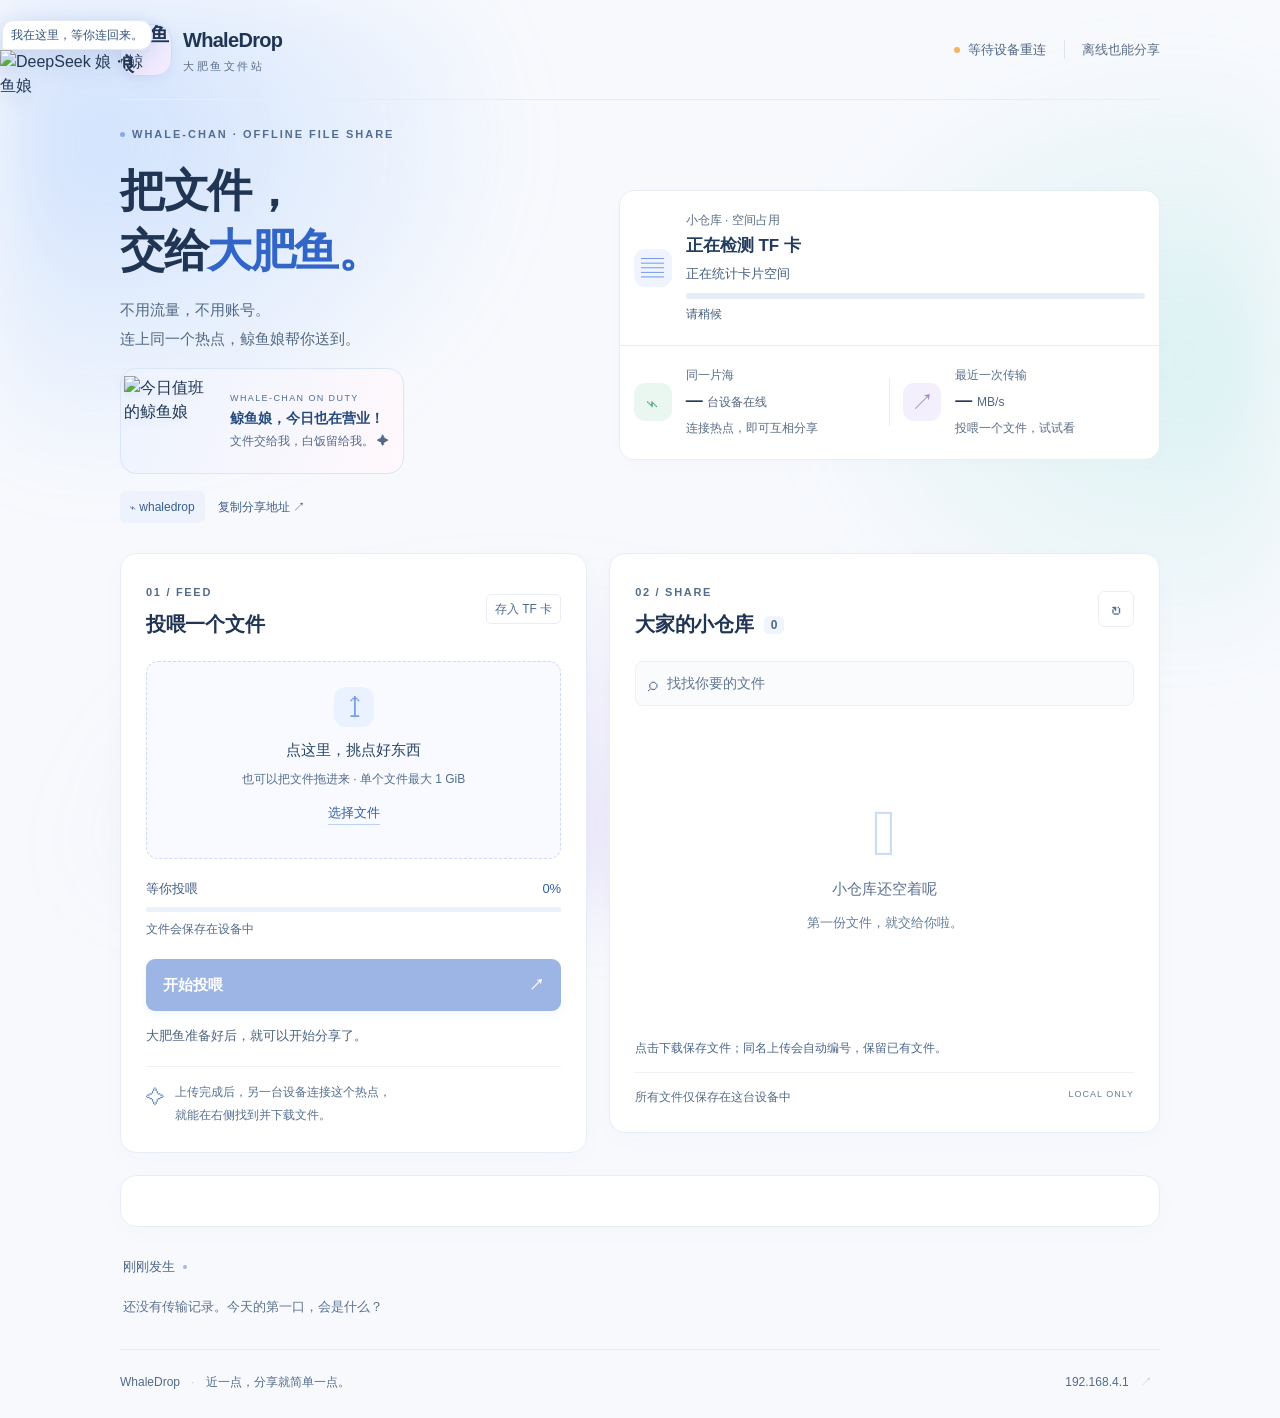
==== web/preview.html @ 3f667d34 "Publish WholeDrop ESP32-S3 offline file station Add firmware, offline web assets and reproducible pa" ====
<!doctype html>
<html lang="zh-CN"><head><meta charset="utf-8"><meta name="viewport" content="width=device-width,initial-scale=1"><meta name="theme-color" content="#f5f8ff"><title>大肥鱼文件站 · WhaleDrop</title><style>:root{--blue:#467fee;--ink:#203553;--muted:#8896aa;--line:#e8edf5;--mint:#389b84}*{box-sizing:border-box}body{margin:0;background:#f7f9fd;color:var(--ink);font-family:Inter,"Segoe UI","Microsoft YaHei",sans-serif;font-size:14px;-webkit-font-smoothing:antialiased}button,input{font:inherit}button,a,label{ -webkit-tap-highlight-color:transparent}button{cursor:pointer}button:disabled{cursor:default;opacity:.48}button:focus-visible,a:focus-visible,input:focus-visible,label:focus-within{outline:3px solid #a8c6ff;outline-offset:4px}a{color:inherit;text-decoration:none}.shell{max-width:1112px;padding:0 36px;margin:auto}header{height:100px;display:flex;align-items:center;justify-content:space-between;border-bottom:1px solid var(--line)}.brand{display:flex;align-items:center;gap:11px;font-weight:750;font-size:20px;letter-spacing:-.7px}.brand small{display:block;font-size:10px;letter-spacing:2.5px;font-weight:500;color:#9ba8ba;margin-top:3px}.brand-icon{position:relative;background:var(--blue);color:#fff;border-radius:12px 16px 13px 17px;width:35px;height:29px;display:grid;place-items:center;font-size:24px;transform:rotate(-8deg)}.brand-icon:before{content:"";width:12px;height:12px;background:var(--blue);position:absolute;left:-5px;top:8px;border-radius:1px 8px;transform:rotate(-25deg)}.connection{display:flex;align-items:center;gap:8px;font-size:12px;color:#6f8097}.connection i{width:6px;height:6px;background:#edb764;border-radius:50%}.connection i.online{background:#44aa8a;box-shadow:0 0 0 4px #e7f6ef}.offline-label{padding-left:17px;margin-left:10px;border-left:1px solid #dce3ee;color:#a2adbb}.hero{display:grid;grid-template-columns:1fr 1fr;align-items:center;min-height:375px;gap:30px}.eyebrow{font-size:9px;letter-spacing:2px;font-weight:650;color:#7e96ba;display:flex;gap:7px;align-items:center}.eyebrow span{height:5px;width:5px;background:#86aaf1;border-radius:50%}h1{font-size:45px;line-height:1.34;letter-spacing:-1.5px;font-weight:750;margin:18px 0 14px}h1 span{color:var(--blue)}.hero-copy>p{font-size:13px;color:#8794a7;line-height:1.9}.hero-pills{display:flex;align-items:center;gap:13px;margin-top:20px;font-size:10px}.hero-pills>span{padding:7px 10px;background:#edf2fc;border-radius:6px;color:#6584b4}.hero-pills button{border:0;background:none;color:#75859d;font-size:10px;padding:6px 0}.whale-stage{height:310px;position:relative;display:flex;align-items:center;justify-content:center;flex-direction:column}.orbit{position:absolute;width:265px;height:265px;border-radius:50%;background:#eff4ff;z-index:-1;top:24px}.orbit-two{width:310px;height:310px;border:1px dashed #e0e8f7;background:none;top:0;transform:rotate(15deg)}.whale-art{width:300px;animation:float 4s ease-in-out infinite;position:relative;z-index:1}.whale-art svg{display:block;width:100%;height:auto}.speech{position:absolute;top:10px;left:42%;background:white;border:1px solid #e3eaf7;box-shadow:0 8px 22px #8ca1c812;padding:10px 14px;border-radius:12px 12px 12px 3px;white-space:nowrap;color:#6a82a7;font-size:11px;z-index:2;transform:rotate(3deg)}.whale-caption{font-size:10px;color:#9aabc2;letter-spacing:1px;margin-top:-2px}.bubble{position:absolute;border:2px solid #ceddf9;border-radius:50%;width:11px;height:11px}.bubble-one{left:10%;top:90px}.bubble-two{right:11%;bottom:55px;width:7px;height:7px}.bubble-three{right:18%;top:55px;width:5px;height:5px}.stats{display:grid;grid-template-columns:1.2fr 1fr 1fr;background:#fff;border:1px solid var(--line);border-radius:15px;margin:0 0 28px;box-shadow:0 4px 20px #2c507304}.stat{display:flex;gap:14px;align-items:center;padding:22px 24px;position:relative}.stat+.stat:before{content:"";height:40px;width:1px;background:var(--line);position:absolute;left:0}.stat-icon{width:38px;height:38px;display:grid;place-items:center;font-size:23px;color:#6993e9;background:#eff4ff;border-radius:11px;flex-shrink:0}.stat-icon.mint{color:#58a58e;background:#eaf7f1}.stat-icon.lavender{color:#a08aca;background:#f4effc}.stat small{font-size:10px;color:#a0adbd;display:block;margin-bottom:4px}.stat strong{font-weight:650;font-size:15px;display:block;white-space:nowrap}.stat em{font-style:normal;font-size:11px;font-weight:400;color:#8c99ac}.stat div>span{font-size:9px;color:#a2adbc;display:block;margin-top:5px}.workspace{display:grid;grid-template-columns:.95fr 1.12fr;gap:22px;align-items:start}.panel{background:#fff;border:1px solid var(--line);border-radius:16px;padding:25px;min-width:0;box-shadow:0 6px 28px #3e628305}.panel-heading{display:flex;align-items:center;justify-content:space-between;margin-bottom:22px}.section-number{font-size:8px;letter-spacing:1.7px;color:#9aa9bf;font-weight:600}h2{font-size:17px;letter-spacing:-.3px;font-weight:650;margin:6px 0 0}h2>span{font-family:inherit;background:#f0f4fb;color:#8298ba;padding:2px 7px;border-radius:5px;font-size:10px;margin-left:5px;vertical-align:2px}.little-tag{font-size:9px;border:1px solid #e9edf5;color:#a2aec0;padding:5px 8px;border-radius:5px}.drop-zone{border:1.5px dashed #cbdafa;border-radius:12px;background:#f8faff;min-height:198px;padding:25px 12px 19px;display:flex;align-items:center;flex-direction:column;cursor:pointer;transition:.2s}.drop-zone:hover,.drop-zone.dragover{background:#edf4ff;border-color:#729ef5}.drop-zone input{position:absolute;width:1px;height:1px;opacity:0;pointer-events:none}.upload-icon{display:grid;place-items:center;width:40px;height:40px;background:#eaf1ff;border-radius:12px;color:#769de8;font-size:28px;margin-bottom:12px}.drop-zone strong{font-weight:500;font-size:12px;max-width:100%;white-space:nowrap;overflow:hidden;text-overflow:ellipsis}.drop-zone>span:not(.upload-icon):not(.choose-label){color:#a2afc0;font-size:9px;margin-top:8px}.choose-label{color:#6a94e6;border-bottom:1px solid #bdd0f6;font-size:10px;margin-top:15px;padding-bottom:2px}.transfer-head{display:flex;justify-content:space-between;color:#8291a9;font-size:10px;margin:20px 0 8px}.transfer-head>span:last-child{font-variant-numeric:tabular-nums;color:#6590de}progress{width:100%;height:5px;appearance:none;border:0;border-radius:6px;background:#f0f4fa;display:block}progress::-webkit-progress-bar{border-radius:6px;background:#edf2fa}progress::-webkit-progress-value{border-radius:6px;background:#6998f2;transition:width .15s}progress::-moz-progress-bar{border-radius:6px;background:#6998f2}.transfer-detail{font-size:9px;color:#a4b0c0;margin-top:8px;min-height:16px;display:flex;justify-content:space-between}.transfer-detail button{border:0;background:none;font-size:9px;color:#b18383;padding:0}.primary{margin-top:18px;width:100%;border:0;border-radius:9px;background:var(--blue);color:white;box-shadow:0 4px 9px #467fee20;padding:13px 17px;font-size:12px;display:flex;align-items:center;justify-content:space-between;font-weight:500}.primary:hover:enabled{background:#3670dc}#message{font-size:10px;color:#8192ac;line-height:1.8;margin:13px 0 0;overflow-wrap:anywhere}#message.error{color:#bd7777}#message.success{color:#3e9a7e}.retry{background:#fff7ed;color:#a67b45;border:1px solid #f0deca;padding:7px 12px;border-radius:6px;margin-top:10px;font-size:10px}.tip{display:flex;gap:10px;border-top:1px solid #edf1f7;margin-top:19px;padding-top:14px;color:#a5b2c6}.tip>span{color:#b5c7e5;font-size:19px;padding-top:3px}.tip p{font-size:9px;line-height:1.9;margin:0}.icon-button{border:1px solid #e9eef5;border-radius:7px;width:29px;height:29px;background:white;color:#8ba0bd;font-size:21px}.icon-button:hover{background:#f2f6ff}.search{display:flex;align-items:center;gap:7px;border:1px solid #edf1f6;background:#fafbfd;border-radius:8px;padding:8px 12px;color:#a7b3c5}.search input{border:0;outline:none!important;background:none;font-size:10px;width:100%;color:#526d91}.search input::placeholder{color:#adb8c8}.search>span{font-size:19px;line-height:14px}#files{list-style:none;padding:0;margin:13px 0;min-height:290px;max-height:405px;overflow:auto}#files:empty{display:none}.file-row{display:flex;gap:11px;align-items:center;padding:15px 0;border-bottom:1px solid #f0f3f8}.file-row:last-child{border-bottom:0}.file-glyph{width:34px;height:39px;border:1px solid #e4eaf4;border-radius:6px;background:#f6f8fc;color:#819ac2;display:grid;place-items:center;font-size:8px;font-weight:600;flex-shrink:0}.file-info{min-width:0;flex:1}.file-name{font-size:11px;display:block;white-space:nowrap;overflow:hidden;text-overflow:ellipsis;color:#526783;font-weight:500}.file-size{display:block;margin-top:6px;font-size:9px;color:#a6b2c2}.file-actions{display:flex;align-items:center;gap:6px}.download-link{font-size:15px;color:#7a9acb;background:#f0f5fd;width:28px;height:28px;border-radius:7px;display:grid;place-items:center}.test-button{border:0;background:none;color:#9bacc5;font-size:9px;padding:6px 2px}.empty{min-height:320px;text-align:center;display:flex;align-items:center;justify-content:center;flex-direction:column}.empty>span{font-size:65px;color:#ccdcf6;line-height:1.4}.empty strong{font-size:12px;font-weight:500;color:#94a5bd}.empty p{font-size:10px;color:#b1bdcd}.empty[hidden]{display:none}.file-footer{border-top:1px solid #edf1f6;padding-top:14px;display:flex;justify-content:space-between;font-size:9px;color:#abb7c7;gap:5px}.file-footer>span:last-child{font-size:7px;letter-spacing:1px;white-space:nowrap}.activity{margin:30px 0 26px;padding:0 3px}.activity-title{display:flex;align-items:center;gap:8px;font-size:10px;color:#8d9db4}.live-dot{width:4px;height:4px;background:#a5b9dc;border-radius:50%}.activity ol{list-style:none;margin:13px 0 0;padding:0}.activity li{font-size:10px;padding:7px 0;color:#8295b1;display:flex;gap:12px;align-items:center}.activity li time{font-size:9px;color:#abb8cb;white-space:nowrap}.activity li span{white-space:nowrap;overflow:hidden;text-overflow:ellipsis}.activity li.muted{color:#aeb9c9}footer{display:flex;justify-content:space-between;border-top:1px solid var(--line);padding:23px 0 27px;font-size:9px;color:#a3b0c4}footer b{font-weight:400;margin:0 8px;color:#c3cfe0}#toast{position:fixed;bottom:25px;left:50%;transform:translate(-50%,15px);opacity:0;pointer-events:none;background:#284264;color:white;border-radius:8px;padding:11px 20px;font-size:12px;transition:.2s;z-index:5}#toast.visible{opacity:1;transform:translate(-50%,0)}[hidden]{display:none!important}@keyframes float{0%,100%{transform:translateY(0) rotate(-1deg)}50%{transform:translateY(-8px) rotate(1deg)}}@media(max-width:800px){.shell{padding:0 22px}.hero{min-height:325px;gap:0}h1{font-size:37px}.whale-art{width:245px}.orbit{width:210px;height:210px;top:50px}.orbit-two{width:250px;height:250px;top:30px}.speech{font-size:10px;left:29%;top:35px}.stat{padding:18px 14px;gap:9px}.stat-icon{width:29px;height:32px;font-size:19px}.stat strong{font-size:12px}.stat div>span{font-size:8px}.workspace{gap:15px}.panel{padding:20px}.hero-pills{gap:8px;font-size:9px}}@media(max-width:580px){.shell{padding:0 19px}header{height:78px}.brand{font-size:18px}.brand small{font-size:8px}.offline-label{display:none}.connection{font-size:10px}.hero{grid-template-columns:1fr;min-height:0;padding-top:32px;gap:0}.hero-copy{position:relative;z-index:2}.eyebrow{font-size:7px;letter-spacing:1.3px}h1{font-size:39px;margin-top:15px}.hero-copy>p{font-size:12px}.hero-pills{margin-top:15px}.whale-stage{height:245px;margin-top:-10px}.whale-art{width:265px}.orbit{width:200px;height:200px;top:27px}.orbit-two{width:237px;height:237px;top:9px}.speech{left:50%;top:6px;padding:9px 11px}.whale-caption{font-size:9px}.stats{grid-template-columns:1fr 1fr;border-radius:12px;margin-top:8px;margin-bottom:20px}.stat{padding:17px 13px}.stat strong{font-size:12px}.stat:nth-child(2):before{height:35px}.stat:last-child{grid-column:1/-1;border-top:1px solid var(--line);padding:12px 15px}.stat:last-child:before{display:none}.stat:last-child>div{display:flex;align-items:center;gap:11px;flex:1;flex-wrap:wrap}.stat:last-child small{margin:0}.stat:last-child strong{font-size:13px}.stat:last-child div>span{margin:0}.stat-icon{width:30px;height:30px;font-size:18px}.workspace{grid-template-columns:1fr;gap:19px}.panel{padding:23px}.drop-zone{min-height:192px}h2{font-size:17px}.panel-heading{margin-bottom:20px}#files{min-height:120px;max-height:400px}.file-name{font-size:12px}.file-row{padding:16px 0}.empty{min-height:210px}.file-footer{font-size:8px}.activity{margin:24px 0}footer{font-size:8px;gap:12px;line-height:1.7}footer>span:first-child{max-width:230px}.tip p{font-size:10px}#message{font-size:11px}}@media(prefers-reduced-motion:reduce){*{animation:none!important;transition:none!important}}
.whale-art img{display:block;width:100%;height:245px;object-fit:contain;filter:drop-shadow(0 8px 8px #718fc51a)}.whale-art{width:285px;animation:float 5s ease-in-out infinite}.whale-caption{margin-top:10px}.speech{top:0;left:47%}@media(max-width:800px){.whale-art{width:255px}.whale-art img{height:230px}.speech{top:9px}}@media(max-width:580px){.whale-art{width:255px}.whale-art img{height:220px}.whale-stage{height:275px;margin-top:3px}.speech{top:-1px;left:48%}.whale-caption{margin-top:3px}}
.download-link{border:0;cursor:pointer}.direct-link{font-size:9px;color:#9bacc4;margin:0 2px}.direct-link:hover{color:#467fee}
/* Readable typography and always-visible card usage. */
:root{--blue:#3265c8;--muted:#586b83}
body{font-size:16px;line-height:1.5}
.brand small{font-size:11px;color:#596e8b}.connection{font-size:13px;color:#506782}.offline-label{color:#5d6e85}
.eyebrow{font-size:11px;color:#536d90}.hero-copy>p{font-size:15px;color:#526883}.hero-pills{font-size:12px}.hero-pills>span{color:#385d93}.hero-pills button{font-size:12px;color:#405d86}
.speech{font-size:13px;color:#36547e}.whale-caption{font-size:12px;color:#536d90}
.stats{grid-template-columns:1.28fr 1fr 1fr}.stat{padding:24px 22px}.stat small{font-size:12px;color:#596e89}.stat strong{font-size:18px;color:#213b5d}.stat em{font-size:12px;color:#53667e}.stat div>span{font-size:12px;color:#596c84;line-height:1.65}
.storage-stat>div{flex:1;min-width:0}#storageSub{font-size:13px;color:#445e80;white-space:normal}#storageMeter{height:6px;background:#e6edf7;border-radius:6px;overflow:hidden;width:100%;margin-top:9px}#storageFill{display:block;height:100%;width:0;margin:0;padding:0;background:#467fee;border-radius:6px;transition:width .25s}#storageFree{font-size:12px;color:#425c7b;margin-top:6px;white-space:normal}
.section-number{font-size:11px;color:#526c8c}h2{font-size:20px}h2>span{font-size:12px;color:#4c668d}.little-tag{font-size:12px;color:#506b91}.icon-button{width:36px;height:36px;color:#496b9e}
.drop-zone strong{font-size:15px;color:#294568}.drop-zone>span:not(.upload-icon):not(.choose-label){font-size:12px;color:#536d8c;text-align:center}.choose-label{font-size:13px;color:#315fa6}.transfer-head{font-size:13px;color:#425f82}.transfer-head>span:last-child{color:#365fa6}.transfer-detail{font-size:12px;color:#516b8a;min-height:21px}.transfer-detail button{font-size:13px;padding:2px 0;color:#975656}.primary{font-size:15px;padding:15px 17px;font-weight:600;background:#3265c8}.primary:hover:enabled{background:#2856b2}#message{font-size:13px;color:#4c6380;line-height:1.8}#message.error{color:#a64b4b}#message.success{color:#24745c}.retry{font-size:13px;color:#86591e}.tip p{font-size:12px;color:#566f8e}.tip>span{color:#587eb4}
.search{padding:10px 12px;color:#5b7191}.search input{font-size:14px;color:#2e4869}.search input::placeholder{color:#607592}.file-name{font-size:14px;color:#263f60;line-height:1.6;white-space:normal;overflow-wrap:anywhere;display:-webkit-box;-webkit-box-orient:vertical;-webkit-line-clamp:2}.file-size{font-size:12px;color:#5a6c83}.file-glyph{font-size:10px;color:#506b94}.file-actions{gap:8px}.download-link{width:36px;height:36px;font-size:20px;color:#315fa1}.test-button,.direct-link{font-size:12px;color:#4c6790;padding:8px 2px}.file-footer{font-size:12px;color:#586c86;line-height:1.7}.file-footer>span:last-child{font-size:9px;color:#667b96}.download-note{font-size:12px;color:#4c668b;line-height:1.8;margin:12px 0}.empty strong{font-size:15px;color:#5c7190}.empty p{font-size:13px;color:#687e9b}
.activity-title{font-size:13px;color:#4e6788}.activity li{font-size:13px;color:#4e6584}.activity li time{font-size:12px;color:#5f7491}.activity li.muted{color:#5d728f}footer{font-size:12px;color:#536b8b}
@media(max-width:800px){.stat{padding:18px 13px;gap:10px}.stat strong{font-size:16px}.stat div>span{font-size:12px}.hero-copy>p{font-size:14px}.hero-pills button{font-size:12px}.panel{padding:22px}}
@media(max-width:580px){.brand small{font-size:10px}.connection{font-size:12px}.eyebrow{font-size:10px;letter-spacing:1.1px}.hero-copy>p{font-size:15px}.hero-pills{font-size:12px;flex-wrap:wrap;gap:12px}.hero-pills button{font-size:12px}.speech{font-size:13px;left:43%}.whale-caption{font-size:12px}.whale-stage{margin-top:15px}.stats{grid-template-columns:1fr 1fr}.stat{padding:16px 12px;gap:8px;min-width:0}.stat:first-child{grid-column:1/-1;border-bottom:1px solid var(--line)}.stat:nth-child(2):before{display:none}.stat:last-child{grid-column:auto;border-top:0}.stat:last-child:before{display:block;height:54px}.stat:last-child>div{display:block}.stat:last-child small{margin:0 0 4px}.stat:last-child strong{font-size:16px}.stat:last-child div>span{margin-top:5px}.stat-icon{width:30px;height:32px}.stat strong{font-size:16px}.stat div>span{font-size:12px}.stat em{font-size:11px}h2{font-size:20px}.section-number{font-size:11px}.panel{padding:22px}.drop-zone{padding:24px 13px}.drop-zone>span:not(.upload-icon):not(.choose-label){font-size:12px}.file-row{display:grid;grid-template-columns:35px minmax(0,1fr);gap:8px 11px;padding:16px 0}.file-glyph{align-self:start;margin-top:3px}.file-info{min-width:0}.file-actions{grid-column:2;justify-content:flex-end;gap:14px}.file-name{font-size:15px}.file-size{font-size:12px}.test-button,.direct-link{font-size:13px;padding:8px 3px}.download-link{width:40px;height:40px}#files{max-height:480px}.file-footer{font-size:11px}.file-footer>span:last-child{display:none}.tip p{font-size:12px}#message{font-size:13px}.activity li{font-size:12px}.activity li time{font-size:11px}footer{font-size:11px;gap:10px}footer>span:first-child{max-width:235px}}
/* Dashboard and movable companion. */
.hero{grid-template-columns:1fr 1.15fr;gap:28px;padding:28px 0;min-height:340px}.hero .stats{grid-template-columns:1fr 1fr;margin:0;align-self:center}.stats .storage-stat{grid-column:1/-1;border-bottom:1px solid var(--line)}.stats .stat{min-width:0;padding:20px 14px}.stats .stat:nth-child(2):before{display:none}.stats .stat:last-child{grid-column:auto;border-top:0}.stats .stat:last-child>div{display:block}.stats .stat:last-child:before{display:block;height:48px}.stats .stat strong{font-size:17px}.stats .stat small{margin-bottom:4px}.stats .stat div>span{margin-top:5px}.floating-pet{position:fixed;z-index:2147483000;right:14px;bottom:12px;width:154px;height:185px;margin:0!important;touch-action:none;cursor:grab;user-select:none;filter:drop-shadow(0 4px 10px #476ba52a)}.floating-pet.dragging{cursor:grabbing}.floating-pet .orbit,.floating-pet .bubble,.floating-pet .whale-caption{display:none}.floating-pet .whale-art{width:100%;pointer-events:none}.floating-pet .whale-art img{width:100%;height:150px}.floating-pet .speech{position:relative;top:auto;left:auto;transform:none;white-space:normal;text-align:center;padding:5px 8px;font-size:12px;max-width:100%;pointer-events:none}.floating-pet .whale-art{animation:none}.file-actions .download-link{width:auto;min-width:72px;height:38px;padding:0 12px;font-size:14px;font-weight:600}.benchmark{margin-top:22px}.benchmark button{border:1px solid #abc4ee;background:#edf4ff;color:#254f8e;border-radius:8px;padding:10px 16px;font-weight:600}.benchmark input:not([type=checkbox]){max-width:100%;padding:8px;border:1px solid #b6c7dd;border-radius:6px}.benchmark p{color:#49617f;font-size:13px}.benchmark table{width:100%;font-size:13px;border-collapse:collapse;text-align:left}.benchmark td,.benchmark th{padding:9px 4px;border-bottom:1px solid var(--line);overflow-wrap:anywhere}#testSizes{display:flex;flex-wrap:wrap;gap:12px;margin:16px 0}#testState{min-height:24px}#testToggle{font-size:15px}@media(max-width:580px){.hero{grid-template-columns:1fr;gap:22px}.hero .stats{width:100%}.floating-pet{width:112px;height:144px;right:6px;bottom:8px}.floating-pet .whale-art img{height:110px}.floating-pet .speech{font-size:11px;padding:4px}.file-row{display:flex}.file-actions{gap:0}.file-name{font-size:15px}.stats .stat strong{font-size:16px}.benchmark{padding:16px}}

/* Whale-chan identity and touch reactions. */
.brand-avatar{width:52px;height:52px;display:block;overflow:hidden;border-radius:17px;background:linear-gradient(145deg,#e3edff,#f5eaff);border:1px solid #cadcf7;box-shadow:0 3px 12px #5477bd18;flex-shrink:0}.brand-avatar img{display:block;width:65px;height:67px;object-fit:contain;max-width:none;margin:-6px 0 0 -7px}.hero-signature{display:flex;align-items:center;gap:12px;margin:15px 0 -3px;padding:7px 14px 7px 3px;width:fit-content;max-width:100%;border:1px solid #d9e5f9;border-radius:16px;background:linear-gradient(110deg,#edf4ff,#fff8fc);position:relative}.hero-signature img{width:94px;height:90px;object-fit:contain;filter:drop-shadow(0 4px 4px #688ac320)}.hero-signature>div{display:grid;gap:3px}.mascot-tag{font-size:9px;letter-spacing:1.4px;color:#4e6e9c}.hero-signature strong{font-size:14px;color:#244a7e}.hero-signature div>span:last-child{font-size:12px;color:#536a89}.hero{padding-top:26px;padding-bottom:30px}.floating-pet .whale-art{animation:companion-float 5s ease-in-out infinite;transform-origin:50% 85%}.floating-pet.dragging .whale-art{animation:none;transform:rotate(-4deg)}.floating-pet.is-petted .whale-art{animation:head-pat .75s ease-in-out 3,companion-float 5s 2.25s ease-in-out infinite}.floating-pet.is-petted:after{content:'✋';position:absolute;top:32%;left:43%;font-size:28px;pointer-events:none;animation:pat-hand .7s ease-in-out 3;opacity:0;filter:drop-shadow(0 2px 2px #728ac53a)}.floating-pet[data-reaction=bashful] .whale-art{filter:drop-shadow(0 0 9px #f6a5c877)}.floating-pet[data-reaction=delighted] .whale-art{filter:drop-shadow(0 0 10px #8caeff77)}.floating-pet.is-petted .speech{border-color:#d8bfe9;background:#fff8ff;color:#704985}.pet-heart{position:absolute;z-index:4;left:calc(16% + var(--i)*21%);top:43%;font-size:calc(15px + var(--i)*2px);color:#e77fae;pointer-events:none;opacity:0;animation:pet-heart-rise 1.7s ease-out both;animation-delay:calc(var(--i)*.17s);text-shadow:0 2px 0 white}.pet-heart:nth-last-child(2){color:#8d9ef4}@keyframes companion-float{0%,100%{transform:translateY(0) rotate(-1.5deg)}50%{transform:translateY(-7px) rotate(1.5deg)}}@keyframes head-pat{0%,100%{transform:translateY(0) rotate(-2deg) scale(1)}45%{transform:translateY(4px) rotate(2deg) scale(1.025,.97)}}@keyframes pat-hand{0%,100%{transform:translateY(-10px) rotate(-15deg);opacity:0}20%,70%{opacity:1}45%{transform:translateY(3px) rotate(6deg)}}@keyframes pet-heart-rise{0%{transform:translateY(0) scale(.6);opacity:0}20%{opacity:1}100%{transform:translateY(-85px) rotate(18deg) scale(1.25);opacity:0}}@media(max-width:580px){.brand-avatar{width:43px;height:43px;border-radius:14px}.brand-avatar img{width:55px;height:57px;margin:-5px 0 0 -6px}.brand{gap:8px}.hero-signature{margin-top:16px;gap:7px;padding-right:10px}.hero-signature img{width:85px;height:83px}.hero-signature strong{font-size:13px}.hero-signature div>span:last-child{font-size:11px}.mascot-tag{font-size:8px;letter-spacing:1px}.floating-pet.is-petted:after{font-size:23px;top:30%}}@media(prefers-reduced-motion:reduce){.floating-pet .whale-art,.floating-pet.is-petted .whale-art,.floating-pet.is-petted:after,.pet-heart{animation:none!important}.floating-pet.is-petted:after{opacity:1}}

/* Each emotion has its own drawing and motion. */
#pet:focus-visible{outline:2px solid #8eace7;outline-offset:4px;border-radius:18px}#pet.is-petted:after{display:none}#pet[data-reaction=pouting] .whale-art{animation:pet-huff .5s ease-in-out 2,companion-float 5s 1s infinite}#pet[data-reaction=bashful] .whale-art{animation:pet-shy 1.7s ease-in-out 2}#pet[data-reaction=sleepy] .whale-art{animation:pet-doze 3s ease-in-out infinite}#pet[data-reaction=surprised] .whale-art{animation:pet-bounce .65s ease-out 2,companion-float 5s 1.3s infinite}#pet[data-reaction=smug] .whale-art{animation:pet-proud 1.3s ease-in-out 2}#pet[data-reaction=pouting] .speech{background:#fff7f4;border-color:#f1c9bd;color:#8a4e41}#pet[data-reaction=sleepy] .speech{background:#f1f0ff;border-color:#c8c6e9;color:#5d5a88}#pet[data-reaction=surprised] .speech,#pet[data-reaction=smug] .speech{background:#fffbed;border-color:#e8d693;color:#7b6328}#pet[data-reaction=pouting] .pet-heart{color:#dc9378}#pet[data-reaction=sleepy] .pet-heart{color:#9692d4}#pet[data-reaction=smug] .pet-heart,#pet[data-reaction=surprised] .pet-heart{color:#d4ad48}@keyframes pet-huff{0%,100%{transform:rotate(0)}25%{transform:rotate(-5deg)}75%{transform:rotate(4deg)}}@keyframes pet-shy{0%,100%{transform:rotate(-2deg) translateY(0)}50%{transform:rotate(5deg) translateY(4px)}}@keyframes pet-doze{0%,100%{transform:rotate(-3deg) translateY(0)}50%{transform:rotate(1deg) translateY(5px)}}@keyframes pet-bounce{0%,100%{transform:translateY(0)}45%{transform:translateY(-13px) scale(1.035)}}@keyframes pet-proud{0%,100%{transform:rotate(-3deg)}50%{transform:rotate(3deg) translateY(-4px)}}

.floating-pet{height:220px}#speech{overflow-wrap:anywhere}@media(max-width:580px){.floating-pet{height:185px}}

/* Static ambient light stays behind content and never intercepts input. */
body{position:relative;isolation:isolate;min-height:100vh;background:#f7f9fd}
body::before{content:"";position:fixed;inset:0;z-index:-1;pointer-events:none;background:radial-gradient(ellipse 42% 48% at 8% 16%,rgba(139,185,255,.36),transparent 78%),radial-gradient(ellipse 38% 44% at 92% 40%,rgba(144,222,216,.28),transparent 78%),radial-gradient(ellipse 44% 38% at 40% 94%,rgba(196,178,240,.27),transparent 80%);filter:blur(38px)}
@media(max-width:580px){body::before{opacity:.7;filter:blur(24px);background:radial-gradient(ellipse 75% 42% at 0% 10%,rgba(139,185,255,.33),transparent 80%),radial-gradient(ellipse 65% 40% at 100% 48%,rgba(144,222,216,.25),transparent 80%),radial-gradient(ellipse 75% 35% at 30% 95%,rgba(196,178,240,.24),transparent 80%)}}
</style></head>
<body><div class="shell">
<header><a class="brand" href="/" aria-label="大肥鱼文件站首页"><span class="brand-avatar"><img src="/assets/whale-idle.webp?v=556d3d80cdc8" alt="鲸鱼娘" width="52" height="52"></span><span>WhaleDrop<small>大肥鱼文件站</small></span></a><div class="connection"><i id="connectionDot"></i><span id="connectionLabel">正在连接设备</span><span class="offline-label">离线也能分享</span></div></header>
<main>
<section class="hero"><div class="hero-copy"><div class="eyebrow"><span></span> WHALE-CHAN · OFFLINE FILE SHARE</div><h1>把文件，<br>交给<span>大肥鱼。</span></h1><p>不用流量，不用账号。<br>连上同一个热点，鲸鱼娘帮你送到。</p><div class="hero-signature"><img src="/assets/whale-happy.webp?v=556d3d80cdc8" alt="今日值班的鲸鱼娘" width="112" height="102"><div><span class="mascot-tag">WHALE-CHAN ON DUTY</span><strong>鲸鱼娘，今日也在营业！</strong><span>文件交给我，白饭留给我。 ✦</span></div></div><div class="hero-pills"><span>⌁ whaledrop</span><button type="button" id="copyLink">复制分享地址 ↗</button></div></div><section class="stats" aria-label="设备状态"><div class="stat storage-stat"><span class="stat-icon">▤</span><div><small>小仓库 · 空间占用</small><strong id="storageLabel">正在检测 TF 卡</strong><span id="storageSub">正在统计卡片空间</span><div id="storageMeter" role="progressbar" aria-label="TF 卡已用空间" aria-valuemin="0" aria-valuemax="100" aria-valuenow="0"><span id="storageFill"></span></div><span id="storageFree">请稍候</span></div></div><div class="stat"><span class="stat-icon mint">⌁</span><div><small>同一片海</small><strong><span id="clients">—</span> <em>台设备在线</em></strong><span>连接热点，即可互相分享</span></div></div><div class="stat"><span class="stat-icon lavender">↗</span><div><small id="speedLabel">最近一次传输</small><strong id="speedValue">— <em>MB/s</em></strong><span id="speedSub">投喂一个文件，试试看</span></div></div></section></section>

<div class="workspace">
<section class="panel upload-panel"><div class="panel-heading"><div><span class="section-number">01 / FEED</span><h2>投喂一个文件</h2></div><span class="little-tag">存入 TF 卡</span></div>
<form id="form"><label class="drop-zone" id="dropZone" for="file"><input id="file" type="file"><span class="upload-icon">↥</span><strong id="fileLabel">点这里，挑点好东西</strong><span id="fileMeta">也可以把文件拖进来 · 单个文件最大 1 GiB</span><span class="choose-label">选择文件</span></label><div class="transfer-head"><span id="transferLabel">等你投喂</span><span id="percent">0%</span></div><progress id="progress" value="0" max="100" aria-label="上传进度"></progress><div class="transfer-detail"><span id="transferRate">文件会保存在设备中</span><button id="cancel" type="button" hidden>取消传输</button></div><button class="primary" id="uploadButton" disabled type="submit">开始投喂 <span>↗</span></button></form>
<p id="message" role="status" aria-live="polite">大肥鱼准备好后，就可以开始分享了。</p><button class="retry" id="retry" type="button" hidden>重新检测 TF 卡</button><div class="tip"><span>✧</span><p>上传完成后，另一台设备连接这个热点，<br>就能在右侧找到并下载文件。</p></div></section>
<section class="panel file-panel"><div class="panel-heading"><div><span class="section-number">02 / SHARE</span><h2>大家的小仓库 <span id="fileCount">0</span></h2></div><button class="icon-button" id="refresh" type="button" aria-label="刷新文件列表">↻</button></div><div class="search"><span>⌕</span><input id="search" type="search" placeholder="找找你要的文件" aria-label="搜索文件"></div><ul id="files" aria-label="共享文件列表"></ul><div id="empty" class="empty"><span>𓆟</span><strong>小仓库还空着呢</strong><p>第一份文件，就交给你啦。</p></div><p class="download-note">点击下载保存文件；同名上传会自动编号，保留已有文件。</p><div class="file-footer"><span id="listHint">所有文件仅保存在这台设备中</span><span>LOCAL ONLY</span></div></section>
</div>
<section class="panel benchmark"><button id="testToggle" type="button" hidden>距离测速</button><div id="testPanel" hidden><h2>距离测速 · 先下载，再原样上传</h2><p>准备数据不计入速率。测试临时文件会自动清理，不会保存到电脑。</p><label>距离 / 备注 <input id="testDistance" placeholder="例如：5 米，隔一面墙"></label><div id="testSizes"><label><input type="checkbox" value="262144" checked>256 KiB</label><label><input type="checkbox" value="1048576" checked>1 MiB</label><label><input type="checkbox" value="4194304" checked>4 MiB</label><label><input type="checkbox" value="16777216">16 MiB</label></div><button id="testStart" type="button">开始测试</button><button id="testStop" type="button" hidden>停止</button><p id="testState" role="status"></p><table><thead><tr><th>大小</th><th>下载 MB/s</th><th>上传 MB/s</th><th>校验 / 距离</th></tr></thead><tbody id="testResults"></tbody></table></div></section><section class="activity"><div class="activity-title"><span>刚刚发生</span><span class="live-dot"></span></div><ol id="history"><li class="muted">还没有传输记录。今天的第一口，会是什么？</li></ol></section>
</main><footer><span>WhaleDrop <b>·</b> 近一点，分享就简单一点。</span><span id="address">192.168.4.1 <b>↗</b></span></footer>
</div><div class="whale-stage floating-pet" id="pet" role="button" tabindex="0" aria-label="点击摸摸鲸鱼娘，按住可拖动；回车也可互动" title="点一下摸摸头，按住拖动"><div class="orbit orbit-one"></div><div class="orbit orbit-two"></div><span class="bubble bubble-one"></span><span class="bubble bubble-two"></span><span class="bubble bubble-three"></span><div class="speech" id="speech" aria-live="polite">正在打扫小仓库…</div><div class="whale-art"><img id="whale" data-mood="idle" src="/assets/whale-idle.webp?v=556d3d80cdc8" alt="DeepSeek 娘・鲸鱼娘" width="280" height="240"></div><span class="whale-caption">只吃白饭，顺手帮你传文件。</span></div><div id="toast" role="status"></div><script>'use strict';
const $=s=>document.querySelector(s), ui={ready:false,busy:false,file:null,files:[],xhr:null,entries:[],lastBytes:0,lastTick:0};
let petReactUntil=0,petPendingMood=null;
const characterVersion='556d3d80cdc8';
const speech={boot:'等我收拾一下仓库…',idle:'有文件？给我康康。',uploading:'收到，正在认真干活！',downloading:'给，接好你的文件。',happy:'传好啦，开饭！',error:'等一下，我修修就好。'};
function mood(state){if(performance.now()<petReactUntil){petPendingMood=state;return}let character=$('#whale');character.dataset.mood=state;$('#speech').textContent=speech[state]||speech.idle;let source='/assets/whale-'+state+'.webp?v='+characterVersion;if(character.getAttribute('src')===source)return;let next=new Image();next.onload=()=>{if(character.dataset.mood===state)character.src=source};next.onerror=()=>{setTimeout(()=>{if(character.dataset.mood===state)mood(state)},2000)};next.src=source}
function message(text,state=''){$('#message').textContent=text;$('#message').className=state}
function formatBytes(n){if(n<1000)return n+' B';if(n<1e6)return(n/1e3).toFixed(1)+' KB';if(n<1e9)return(n/1e6).toFixed(2)+' MB';return(n/1e9).toFixed(2)+' GB'}
function showSpeed(bytes,seconds,label){const speed=bytes/Math.max(seconds,.001)/1e6;$('#speedLabel').textContent=label;$('#speedValue').replaceChildren(document.createTextNode(speed.toFixed(2)+' '));let unit=document.createElement('em');unit.textContent='MB/s';$('#speedValue').append(unit);$('#speedSub').textContent=(speed*8).toFixed(2)+' Mbps · '+seconds.toFixed(1)+' 秒'}
function addHistory(text){let time=new Date().toLocaleTimeString('zh-CN',{hour:'2-digit',minute:'2-digit'});ui.entries.unshift({time,text});ui.entries=ui.entries.slice(0,5);$('#history').replaceChildren(...ui.entries.map(e=>{let li=document.createElement('li'),t=document.createElement('time'),s=document.createElement('span');t.textContent=e.time;s.textContent=e.text;li.append(t,s);return li}))}
function updateButton(){$('#uploadButton').disabled=!ui.ready||ui.busy||!ui.file;$('#file').disabled=ui.busy;$('#refresh').disabled=ui.busy;$('#cancel').hidden=!ui.busy}
function setBusy(b){ui.busy=b;updateButton()}
function selectFile(f){if(!f||ui.busy)return;if(f.size>1024**3){message('这个文件超过 1 GiB，换一个小一点的吧。','error');return}ui.file=f;$('#fileLabel').textContent=f.name;$('#fileMeta').textContent=formatBytes(f.size)+' · 已选好，准备投喂';$('#progress').value=0;$('#percent').textContent='0%';$('#transferLabel').textContent='准备投喂';message('文件已选好。确认存储就绪后，点击「开始投喂」。');updateButton()}
$('#file').addEventListener('change',e=>selectFile(e.target.files[0]));
for(const event of ['dragenter','dragover'])$('#dropZone').addEventListener(event,e=>{e.preventDefault();if(!ui.busy)$('#dropZone').classList.add('dragover')});
for(const event of ['dragleave','drop'])$('#dropZone').addEventListener(event,e=>{e.preventDefault();$('#dropZone').classList.remove('dragover');if(event==='drop')selectFile(e.dataTransfer.files[0])});
function renderFiles(){let query=$('#search').value.trim().toLocaleLowerCase(),filtered=ui.files.filter(f=>f.name.toLocaleLowerCase().includes(query));$('#fileCount').textContent=ui.files.length;$('#files').replaceChildren();$('#empty').hidden=filtered.length>0;$('#empty strong').textContent=query?'没有找到这个文件':'小仓库还空着呢';$('#empty p').textContent=query?'试试短一点的关键词。':'第一份文件，就交给你啦。';for(const f of filtered){let li=document.createElement('li');li.className='file-row';let glyph=document.createElement('span');glyph.className='file-glyph';glyph.textContent=(f.name.includes('.')?f.name.split('.').pop():'FILE').slice(0,4).toUpperCase();let info=document.createElement('div');info.className='file-info';let name=document.createElement('span'),size=document.createElement('span');name.className='file-name';name.textContent=f.name;name.title=f.name;size.className='file-size';size.textContent=formatBytes(f.bytes);info.append(name,size);let actions=document.createElement('div');actions.className='file-actions';let link=document.createElement('button');link.type='button';link.className='download-link';link.textContent='↓ 下载';link.disabled=ui.busy;link.setAttribute('aria-label','下载 '+f.name);link.addEventListener('click',()=>browserDownload(f));actions.append(link);li.append(glyph,info,actions);$('#files').append(li)}}
async function getJson(url){let r=await fetch(url,{cache:'no-store'});if(!r.ok){let text=await r.text();throw new Error(text||'设备暂时忙，请稍后重试')}return r.json()}
async function readStatus(){
 try{
  let s=await getJson('/api/status');ui.ready=s.sd_ready;$('#testToggle').hidden=!(s.features&&s.features.speed_test);$('.benchmark').hidden=$('#testToggle').hidden;
  $('#clients').textContent=s.clients;$('#connectionDot').className='online';$('#connectionLabel').textContent='设备已连接';
  $('#storageLabel').textContent=s.sd_ready?'TF 卡已就绪':s.storage_state==='initializing'?'小仓库整理中':'存储暂不可用';
  if(s.usage_known&&s.volume_bytes>0){
   const total=s.volume_bytes,used=s.used_bytes,free=s.free_bytes,percent=Math.min(100,Math.max(0,used/total*100));
   $('#storageSub').textContent='已用 '+formatStorage(used)+' / 共 '+formatStorage(total);
   $('#storageFree').textContent=(s.sd_ready?'':'上次统计 · ')+'剩余 '+formatStorage(free)+' · '+percent.toFixed(2)+'% 已用';
   $('#storageFill').style.width=percent+'%';$('#storageMeter').setAttribute('aria-valuenow',percent.toFixed(2));
  }else{$('#storageSub').textContent=s.sd_ready?'正在统计卡片空间':'存储正在自动恢复';$('#storageFree').textContent='空间统计就绪后会自动显示';}
  $('#retry').hidden=s.sd_ready||s.storage_state==='initializing';
  if(!ui.busy){const t=s.transfer;if(t&&t.active)mood(t.direction==='upload'?'uploading':'downloading');else if(!s.sd_ready)mood(s.storage_state==='initializing'?'boot':'error');else if(!$('#whale').dataset.hold)mood('idle')}
  updateButton();return s;
 }catch(e){$('#connectionDot').className='';$('#connectionLabel').textContent='等待设备重连';ui.ready=false;updateButton();if(!ui.busy){mood('boot');$('#speech').textContent='我在这里，等你连回来。'}return null}
}
function formatStorage(n){return n>=1073741824?(n/1073741824).toFixed(2)+' GiB':n>=1048576?(n/1048576).toFixed(1)+' MiB':(n/1024).toFixed(1)+' KiB'}
async function refresh(){if(ui.busy)return;let s=await readStatus();if(!s)return;if(!s.sd_ready){$('#listHint').textContent='存储恢复后，文件列表会重新出现';return}try{ui.files=await getJson('/api/files');renderFiles();$('#listHint').textContent=ui.files.length+' 份文件 · 仅保存在这台设备中'}catch(e){message('暂时读不到文件列表，设备正在恢复，请稍后刷新。','error')}}
$('#refresh').addEventListener('click',refresh);$('#search').addEventListener('input',renderFiles);
$('#retry').addEventListener('click',async()=>{try{await fetch('/api/storage/retry',{method:'POST'});mood('boot');message('正在重新检测 TF 卡。大肥鱼整理好仓库后会自动恢复。');setTimeout(refresh,6000)}catch(e){message('还没有连上设备，连接热点后再试一下。','error')}});
function responseError(status,text){if(status===409)return'设备正在传输或恢复存储，请稍后重试。';if(status===503)return'存储暂时不可用，设备正在尝试恢复。';if(status===413)return'文件太大了，单个文件最大 1 GiB。';return'文件没有保存成功，请保留原文件，稍后重试。'+(text?'':'')}
$('#form').addEventListener('submit',e=>{e.preventDefault();if(!ui.file||ui.busy||!ui.ready)return;let f=ui.file,x=new XMLHttpRequest(),start=performance.now(),settled=false;ui.xhr=x;setBusy(true);renderFiles();mood('uploading');message('大肥鱼正在接收文件…');$('#transferLabel').textContent='正在投喂';$('#progress').value=0;x.open('POST','http://'+location.hostname+':81/upload?name='+encodeURIComponent(f.name));x.setRequestHeader('Content-Type','application/octet-stream');x.timeout=0;x.upload.onprogress=e=>{if(!e.lengthComputable)return;let percent=100*e.loaded/e.total,t=(performance.now()-start)/1000;$('#progress').value=percent;$('#percent').textContent=percent.toFixed(0)+'%';$('#transferRate').textContent=formatBytes(e.loaded)+' / '+formatBytes(e.total)+' · '+(e.loaded/Math.max(t,.001)/1e6).toFixed(2)+' MB/s';showSpeed(e.loaded,t,'正在接收');if(e.loaded===e.total){$('#transferLabel').textContent='正在确认保存';message('文件已经发送完，正在写入存储并核对文件列表，请稍候。')}};const finish=()=>{if(settled)return;settled=true;ui.xhr=null;setBusy(false);renderFiles()};x.onload=async()=>{let t=(performance.now()-start)/1000;if(x.status!==200){finish();mood('error');message(responseError(x.status,x.responseText),'error');addHistory('上传未完成 · '+f.name);await readStatus();return}try{let receipt=JSON.parse(x.responseText),savedName=receipt.name;let list=await getJson('/api/files');if(!savedName||!list.some(v=>v.name===savedName&&v.bytes===f.size))throw new Error('目录未确认保存，请保留原文件。');ui.files=list;finish();showSpeed(f.size,t,'刚刚上传');$('#transferLabel').textContent='投喂完成，已确认保存';$('#percent').textContent='100%';$('#progress').value=100;$('#transferRate').textContent=formatBytes(f.size)+' · '+t.toFixed(1)+' 秒';message('上传已确认：'+savedName+' 已在小仓库里，其他设备可以下载了。','success');mood('happy');$('#whale').dataset.hold='yes';setTimeout(()=>{delete $('#whale').dataset.hold;readStatus()},5000);addHistory('已保存 · '+f.name+' · '+(f.size/t/1e6).toFixed(2)+' MB/s');renderFiles();$('#listHint').textContent=ui.files.length+' 份文件 · 仅保存在这台设备中'}catch(error){finish();mood('error');message(error.message,'error')}};x.onerror=()=>{finish();mood('error');message('连接中断。重新连上热点后，刷新列表确认文件是否保存。','error')};x.onabort=()=>{finish();mood('idle');$('#transferLabel').textContent='已取消';message('这次投喂已取消。原文件仍在你的设备中。');addHistory('取消上传 · '+f.name)};x.send(f)});
$('#cancel').addEventListener('click',()=>{if(ui.testing){stopTest=true;$('#testState').textContent='完成当前文件校验和清理后停止';return}if(ui.xhr)ui.xhr.abort();if(ui.downloadController)ui.downloadController.abort()});
async function speedTest(f){if(ui.busy)return;let controller=new AbortController();ui.downloadController=controller;setBusy(true);renderFiles();mood('downloading');let start=performance.now(),bytes=0,lastPaint=0;message('正在下载测速，数据不会保存到本机。');try{let r=await fetch('/content',{method:'POST',body:new URLSearchParams({name:f.name}),cache:'no-store',signal:controller.signal});if(!r.ok)throw new Error('设备正忙，稍后再试');let reader=r.body.getReader();while(true){let chunk=await reader.read();if(chunk.done)break;bytes+=chunk.value.length;let now=performance.now();if(now-lastPaint>250){showSpeed(bytes,(now-start)/1000,'正在送出');message('下载测速 · '+formatBytes(bytes)+' / '+formatBytes(f.bytes));lastPaint=now}}if(bytes!==f.bytes)throw new Error('接收长度与文件不一致，请重新测试');let seconds=(performance.now()-start)/1000;showSpeed(bytes,seconds,'刚刚下载');message('下载测速完成：'+(bytes/seconds/1e6).toFixed(2)+' MB/s · '+(bytes*8/seconds/1e6).toFixed(2)+' Mbps。测速未保存文件；长度检查不代表内容校验。','success');addHistory('下载测速 · '+f.name+' · '+(bytes/seconds/1e6).toFixed(2)+' MB/s');mood('happy')}catch(e){message(e.name==='AbortError'?'下载测速已取消。':e.message,e.name==='AbortError'?'':'error');mood(e.name==='AbortError'?'idle':'error')}finally{ui.downloadController=null;setBusy(false);renderFiles()}}
$('#copyLink').addEventListener('click',async()=>{let text=location.origin+'/';try{if(navigator.clipboard&&window.isSecureContext)await navigator.clipboard.writeText(text);else{let t=document.createElement('textarea');t.value=text;document.body.append(t);t.select();document.execCommand('copy');t.remove()}$('#toast').textContent='地址已复制，记得先连接同一个热点';$('#toast').className='visible';setTimeout(()=>$('#toast').className='',2600)}catch(e){message('分享地址：'+text+'，请让对方先连接 whaledrop。')}});
mood('boot');refresh();setInterval(()=>{if(!document.hidden)readStatus()},2500);setInterval(()=>{if(!ui.busy&&!document.hidden)refresh()},15000);

async function browserDownload(f){
 if(ui.busy)return;
 if(f.bytes>64*1024*1024){if(confirm('大文件将交给浏览器保存，可能由 IDM 接管。继续下载？')){let a=document.createElement('a');a.href='/download?name='+encodeURIComponent(f.name);a.download=f.name;a.click()}return}
 let controller=new AbortController();ui.downloadController=controller;setBusy(true);renderFiles();mood('downloading');let start=performance.now(),bytes=0,lastPaint=0;
 message('正在浏览器内接收文件，完成后交给浏览器保存。');
 $('#progress').value=0;$('#progress').setAttribute('aria-label','下载进度');$('#percent').textContent='0%';$('#transferLabel').textContent='正在下载 · '+f.name;$('#transferRate').textContent='等待设备发送文件';
 const paintDownload=()=>{let seconds=(performance.now()-start)/1000,percent=f.bytes?Math.min(100,100*bytes/f.bytes):100;$('#progress').value=percent;$('#percent').textContent=percent.toFixed(0)+'%';$('#transferRate').textContent=formatBytes(bytes)+' / '+formatBytes(f.bytes)+' · '+(bytes/Math.max(seconds,.001)/1e6).toFixed(2)+' MB/s';showSpeed(bytes,seconds,'正在下载')};
 try{
  let r=await fetch('/content',{method:'POST',body:new URLSearchParams({name:f.name}),cache:'no-store',signal:controller.signal});
  if(!r.ok)throw Error('设备正忙或存储暂不可用，请稍后重试');
  let reader=r.body.getReader(),parts=[];
  while(true){let item=await reader.read();if(item.done)break;parts.push(item.value);bytes+=item.value.length;let now=performance.now();if(now-lastPaint>250){paintDownload();lastPaint=now}}
  if(bytes!==f.bytes)throw Error('文件没有完整接收，请重试');
  let blob=new Blob(parts,{type:'application/octet-stream'}),url=URL.createObjectURL(blob),anchor=document.createElement('a');anchor.href=url;anchor.download=f.name;document.body.append(anchor);anchor.click();anchor.remove();setTimeout(()=>URL.revokeObjectURL(url),60000);
  paintDownload();$('#transferLabel').textContent='下载完成，已交给浏览器保存';showSpeed(bytes,(performance.now()-start)/1000,'刚刚下载');message('文件已完整接收，已交给浏览器保存：'+f.name,'success');mood('happy');addHistory('浏览器下载 · '+f.name);
 }catch(e){$('#transferLabel').textContent=e.name==='AbortError'?'下载已取消':'下载未完成';message(e.name==='AbortError'?'下载已取消。':e.message,e.name==='AbortError'?'':'error');mood(e.name==='AbortError'?'idle':'error')}
 finally{ui.downloadController=null;setBusy(false);renderFiles()}
}

(function setupCompanion(){
 const pet=$('#pet');let drag=null,lastReaction=-1,reactionTimer;
 const reactions=[
  {mood:'petted',label:'摸摸头',kind:'petting',particles:'♥',lines:['嗯……这个力度刚刚好。','鲸鱼娘充电中，再摸一下嘛。','今天的辛苦，被你摸走啦。']},
  {mood:'shy',label:'害羞',kind:'bashful',particles:'♡',lines:['突、突然这么温柔，我会不好意思的。','脸红是因为热点太热，才不是因为你！','别看我啦……也不是不让你看。']},
  {mood:'pout',label:'鼓脸',kind:'pouting',particles:'!',lines:['不是大肥鱼！是鲸、鱼、娘！','再揉就要收一碗白饭的费用啦！','哼！头发都被你揉乱了……']},
  {mood:'sleepy',label:'困困',kind:'sleepy',particles:'☾',lines:['呼啊……没有文件的话，借我眯一小会儿。','抱着小枕头，也会帮你看好仓库的。','鲸鱼娘进入低功耗撒娇模式……']},
  {mood:'surprised',label:'惊喜',kind:'surprised',particles:'✧',lines:['哇！是专门来找我玩的吗！','发现了！今天的小幸运是你！','诶？还有奖励？我已经准备好啦！']},
  {mood:'smug',label:'得意',kind:'smug',particles:'✦',lines:['哼哼，能干的鲸鱼娘就是我！','这点小事，交给本鲸鱼就好。','摸头奖励收到！允许你再夸我三句。']},
  {mood:'happy',label:'开心',kind:'delighted',particles:'♥',lines:['好感度 +1！今天也会努力营业！','给你一个小小的鲸鱼祝福！','被你找到啦！来，击个掌。']},
  {mood:'idle',label:'馋馋',kind:'hungry',particles:'✦',lines:['文件我来保管，白饭你来保管……不，我也来！','摸头能兑换一碗白饭吗？','今天的工作餐，可以再添一碗吗？']}
 ];
 let bag=[],baselineMood='idle',lastLine={};
 function pickReaction(){
  if(!bag.length){bag=reactions.map((_,i)=>i);for(let i=bag.length-1;i>0;i--){let j=Math.floor(Math.random()*(i+1));[bag[i],bag[j]]=[bag[j],bag[i]]}if(bag[bag.length-1]===lastReaction)[bag[0],bag[bag.length-1]]=[bag[bag.length-1],bag[0]];}
  let index=bag.pop();lastReaction=index;let item=reactions[index],line;
  do{line=Math.floor(Math.random()*item.lines.length)}while(line===lastLine[index]);lastLine[index]=line;
  return {...item,text:item.lines[line]};
 }
 function react(){
  clearTimeout(reactionTimer);let reaction=pickReaction();
  if(performance.now()>=petReactUntil)baselineMood=$('#whale').dataset.mood||'idle';
  let queued=petPendingMood;petReactUntil=0;mood(reaction.mood);petPendingMood=queued;
  petReactUntil=performance.now()+4200;pet.dataset.reaction=reaction.kind;pet.dataset.emotion=reaction.mood;
  $('#speech').textContent=reaction.label+' · '+reaction.text;
  pet.classList.remove('is-petted');void pet.offsetWidth;pet.classList.add('is-petted');
  pet.querySelectorAll('.pet-heart').forEach(el=>el.remove());
  for(let i=0;i<4;i++){let heart=document.createElement('span');heart.className='pet-heart';heart.textContent=i%2?'✦':reaction.particles;heart.style.setProperty('--i',i);heart.setAttribute('aria-hidden','true');pet.append(heart)}
  reactionTimer=setTimeout(()=>{petReactUntil=0;pet.classList.remove('is-petted');delete pet.dataset.reaction;delete pet.dataset.emotion;pet.querySelectorAll('.pet-heart').forEach(el=>el.remove());let next=petPendingMood||baselineMood;petPendingMood=null;mood(next)},4250);
 }
 // Preload one sprite at a time while idle; normal transfers get priority.
 let preloadIndex=0;
 function warmReactions(){if(preloadIndex>=6)return;if(ui.busy){setTimeout(warmReactions,2500);return}let image=new Image();image.onload=image.onerror=()=>setTimeout(warmReactions,800);image.src='/assets/whale-'+reactions[preloadIndex++].mood+'.webp?v='+characterVersion;}
 setTimeout(warmReactions,3000);
 function clamp(x,y){pet.style.left=Math.max(0,Math.min(innerWidth-pet.offsetWidth,x))+'px';pet.style.top=Math.max(0,Math.min(innerHeight-pet.offsetHeight,y))+'px';pet.style.right='auto';pet.style.bottom='auto'}
 function restore(){try{let p=JSON.parse(localStorage.getItem('whaledrop-pet'));if(p)clamp(p.x*innerWidth,p.y*innerHeight)}catch(e){}}
 restore();
 pet.addEventListener('pointerdown',e=>{if(e.button!==0)return;let r=pet.getBoundingClientRect();drag={x:e.clientX-r.left,y:e.clientY-r.top,startX:e.clientX,startY:e.clientY,moved:false};pet.setPointerCapture(e.pointerId);e.preventDefault()});
 pet.addEventListener('pointermove',e=>{if(!drag)return;if(Math.hypot(e.clientX-drag.startX,e.clientY-drag.startY)>7)drag.moved=true;if(drag.moved){pet.classList.add('dragging');clamp(e.clientX-drag.x,e.clientY-drag.y)}});
 function end(e){if(!drag)return;let moved=drag.moved;drag=null;pet.classList.remove('dragging');if(e.type==='pointercancel')return;if(moved){let r=pet.getBoundingClientRect();try{localStorage.setItem('whaledrop-pet',JSON.stringify({x:r.left/innerWidth,y:r.top/innerHeight}))}catch(err){}}else react()}
 pet.addEventListener('pointerup',end);pet.addEventListener('pointercancel',end);
 pet.addEventListener('keydown',e=>{if(e.key==='Enter'||e.key===' '){e.preventDefault();react()}});
 addEventListener('resize',()=>{let r=pet.getBoundingClientRect();clamp(r.left,r.top)});
})();
$('#testToggle').onclick=()=>{$('#testPanel').hidden=!$('#testPanel').hidden;if(!$('#testPanel').hidden)$('#testPanel').scrollIntoView({behavior:'smooth',block:'center'})};
let stopTest=false;$('#testStop').onclick=()=>{stopTest=true;$('#testState').textContent='完成当前文件校验和清理后停止'};
$('#testStart').onclick=async()=>{if(ui.busy||!ui.ready)return;let sizes=[...document.querySelectorAll('#testSizes input:checked')].map(x=>+x.value);if(!sizes.length)return;setBusy(true);ui.testing=true;renderFiles();stopTest=false;$('#testStop').hidden=false;$('#testStart').disabled=true;let controller=new AbortController();ui.downloadController=controller;try{for(let size of sizes){if(stopTest)break;let names=[];try{$('#testState').textContent='准备 '+formatBytes(size)+' 测试文件（不计时）';let prep=await fetch('/api/test/prepare',{method:'POST',body:new URLSearchParams({bytes:size}),signal:controller.signal});if(!prep.ok)throw Error(await prep.text());let source=await prep.json();names.push(source.name);mood('downloading');$('#testState').textContent='下载 '+formatBytes(size);let start=performance.now(),r=await fetch('/content',{method:'POST',body:new URLSearchParams({name:source.name}),signal:controller.signal});if(!r.ok)throw Error('下载失败');let blob=await r.blob(),down=(performance.now()-start)/1000;if(blob.size!==size)throw Error('下载长度不符');let digest=await digestBlob(blob);mood('uploading');$('#testState').textContent='原样上传 '+formatBytes(size);start=performance.now();r=await fetch('http://'+location.hostname+':81/upload?name='+encodeURIComponent(source.name),{method:'POST',body:blob,signal:controller.signal});if(!r.ok)throw Error(await r.text());let receipt=await r.json(),up=(performance.now()-start)/1000;names.push(receipt.name);let check=await fetch('/content',{method:'POST',body:new URLSearchParams({name:receipt.name}),signal:controller.signal});if(!check.ok)throw Error('回读失败');let verified=await digestBlob(await check.blob());if(typeof digest==='string'?digest!==verified:digest.length!==verified.length||digest.some((v,i)=>v!==verified[i]))throw Error('回读校验失败');let row=document.createElement('tr');for(let text of [formatBytes(size),(size/down/1e6).toFixed(2),(size/up/1e6).toFixed(2),'一致 · '+($('#testDistance').value||'未标距离')]){let td=document.createElement('td');td.textContent=text;row.append(td)}$('#testResults').append(row);showSpeed(size,up,'测速上传')}finally{for(let name of names)await fetch('/api/lab-file?name='+encodeURIComponent(name),{method:'DELETE'}).catch(()=>{})}}$('#testState').textContent=stopTest?'已停止':'测试完成，临时文件已清理';mood('happy')}catch(e){$('#testState').textContent=e.name==='AbortError'?'测试已取消':e.message;mood('error')}finally{ui.downloadController=null;ui.testing=false;setBusy(false);$('#testStop').hidden=true;$('#testStart').disabled=false;await refresh()}};
// WebCrypto is unavailable on plain HTTP; exact byte comparison uses a retained Blob.
async function digestBlob(blob){let bytes=new Uint8Array(await blob.arrayBuffer());if(globalThis.crypto&&crypto.subtle)return [...new Uint8Array(await crypto.subtle.digest('SHA-256',bytes))].join(',');return bytes}
</script></body></html>
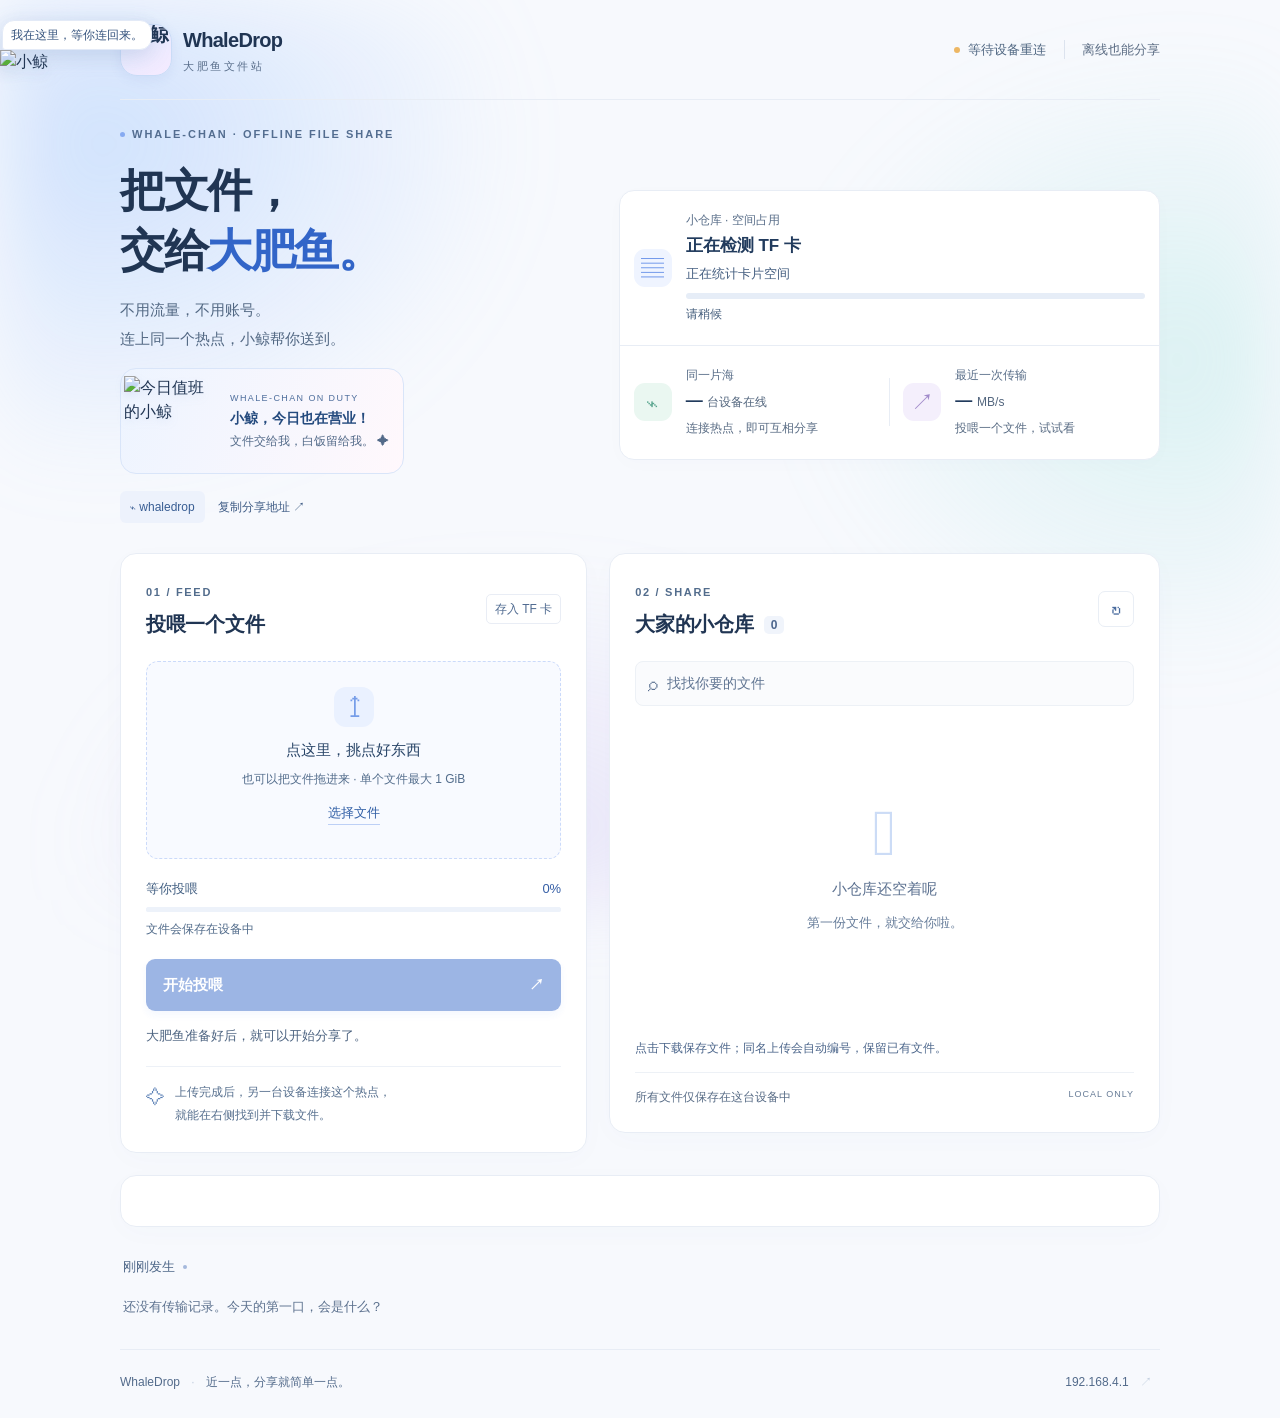
==== commit 9eb8f134: "Use a neutral companion name throughout the interface and documentation" ====
--- a/web/preview.html
+++ b/web/preview.html
@@ -33,9 +33,9 @@
 @media(max-width:580px){body::before{opacity:.7;filter:blur(24px);background:radial-gradient(ellipse 75% 42% at 0% 10%,rgba(139,185,255,.33),transparent 80%),radial-gradient(ellipse 65% 40% at 100% 48%,rgba(144,222,216,.25),transparent 80%),radial-gradient(ellipse 75% 35% at 30% 95%,rgba(196,178,240,.24),transparent 80%)}}
 </style></head>
 <body><div class="shell">
-<header><a class="brand" href="/" aria-label="大肥鱼文件站首页"><span class="brand-avatar"><img src="/assets/whale-idle.webp?v=556d3d80cdc8" alt="鲸鱼娘" width="52" height="52"></span><span>WhaleDrop<small>大肥鱼文件站</small></span></a><div class="connection"><i id="connectionDot"></i><span id="connectionLabel">正在连接设备</span><span class="offline-label">离线也能分享</span></div></header>
+<header><a class="brand" href="/" aria-label="大肥鱼文件站首页"><span class="brand-avatar"><img src="/assets/whale-idle.webp?v=556d3d80cdc8" alt="小鲸" width="52" height="52"></span><span>WhaleDrop<small>大肥鱼文件站</small></span></a><div class="connection"><i id="connectionDot"></i><span id="connectionLabel">正在连接设备</span><span class="offline-label">离线也能分享</span></div></header>
 <main>
-<section class="hero"><div class="hero-copy"><div class="eyebrow"><span></span> WHALE-CHAN · OFFLINE FILE SHARE</div><h1>把文件，<br>交给<span>大肥鱼。</span></h1><p>不用流量，不用账号。<br>连上同一个热点，鲸鱼娘帮你送到。</p><div class="hero-signature"><img src="/assets/whale-happy.webp?v=556d3d80cdc8" alt="今日值班的鲸鱼娘" width="112" height="102"><div><span class="mascot-tag">WHALE-CHAN ON DUTY</span><strong>鲸鱼娘，今日也在营业！</strong><span>文件交给我，白饭留给我。 ✦</span></div></div><div class="hero-pills"><span>⌁ whaledrop</span><button type="button" id="copyLink">复制分享地址 ↗</button></div></div><section class="stats" aria-label="设备状态"><div class="stat storage-stat"><span class="stat-icon">▤</span><div><small>小仓库 · 空间占用</small><strong id="storageLabel">正在检测 TF 卡</strong><span id="storageSub">正在统计卡片空间</span><div id="storageMeter" role="progressbar" aria-label="TF 卡已用空间" aria-valuemin="0" aria-valuemax="100" aria-valuenow="0"><span id="storageFill"></span></div><span id="storageFree">请稍候</span></div></div><div class="stat"><span class="stat-icon mint">⌁</span><div><small>同一片海</small><strong><span id="clients">—</span> <em>台设备在线</em></strong><span>连接热点，即可互相分享</span></div></div><div class="stat"><span class="stat-icon lavender">↗</span><div><small id="speedLabel">最近一次传输</small><strong id="speedValue">— <em>MB/s</em></strong><span id="speedSub">投喂一个文件，试试看</span></div></div></section></section>
+<section class="hero"><div class="hero-copy"><div class="eyebrow"><span></span> WHALE-CHAN · OFFLINE FILE SHARE</div><h1>把文件，<br>交给<span>大肥鱼。</span></h1><p>不用流量，不用账号。<br>连上同一个热点，小鲸帮你送到。</p><div class="hero-signature"><img src="/assets/whale-happy.webp?v=556d3d80cdc8" alt="今日值班的小鲸" width="112" height="102"><div><span class="mascot-tag">WHALE-CHAN ON DUTY</span><strong>小鲸，今日也在营业！</strong><span>文件交给我，白饭留给我。 ✦</span></div></div><div class="hero-pills"><span>⌁ whaledrop</span><button type="button" id="copyLink">复制分享地址 ↗</button></div></div><section class="stats" aria-label="设备状态"><div class="stat storage-stat"><span class="stat-icon">▤</span><div><small>小仓库 · 空间占用</small><strong id="storageLabel">正在检测 TF 卡</strong><span id="storageSub">正在统计卡片空间</span><div id="storageMeter" role="progressbar" aria-label="TF 卡已用空间" aria-valuemin="0" aria-valuemax="100" aria-valuenow="0"><span id="storageFill"></span></div><span id="storageFree">请稍候</span></div></div><div class="stat"><span class="stat-icon mint">⌁</span><div><small>同一片海</small><strong><span id="clients">—</span> <em>台设备在线</em></strong><span>连接热点，即可互相分享</span></div></div><div class="stat"><span class="stat-icon lavender">↗</span><div><small id="speedLabel">最近一次传输</small><strong id="speedValue">— <em>MB/s</em></strong><span id="speedSub">投喂一个文件，试试看</span></div></div></section></section>
 
 <div class="workspace">
 <section class="panel upload-panel"><div class="panel-heading"><div><span class="section-number">01 / FEED</span><h2>投喂一个文件</h2></div><span class="little-tag">存入 TF 卡</span></div>
@@ -45,7 +45,7 @@
 </div>
 <section class="panel benchmark"><button id="testToggle" type="button" hidden>距离测速</button><div id="testPanel" hidden><h2>距离测速 · 先下载，再原样上传</h2><p>准备数据不计入速率。测试临时文件会自动清理，不会保存到电脑。</p><label>距离 / 备注 <input id="testDistance" placeholder="例如：5 米，隔一面墙"></label><div id="testSizes"><label><input type="checkbox" value="262144" checked>256 KiB</label><label><input type="checkbox" value="1048576" checked>1 MiB</label><label><input type="checkbox" value="4194304" checked>4 MiB</label><label><input type="checkbox" value="16777216">16 MiB</label></div><button id="testStart" type="button">开始测试</button><button id="testStop" type="button" hidden>停止</button><p id="testState" role="status"></p><table><thead><tr><th>大小</th><th>下载 MB/s</th><th>上传 MB/s</th><th>校验 / 距离</th></tr></thead><tbody id="testResults"></tbody></table></div></section><section class="activity"><div class="activity-title"><span>刚刚发生</span><span class="live-dot"></span></div><ol id="history"><li class="muted">还没有传输记录。今天的第一口，会是什么？</li></ol></section>
 </main><footer><span>WhaleDrop <b>·</b> 近一点，分享就简单一点。</span><span id="address">192.168.4.1 <b>↗</b></span></footer>
-</div><div class="whale-stage floating-pet" id="pet" role="button" tabindex="0" aria-label="点击摸摸鲸鱼娘，按住可拖动；回车也可互动" title="点一下摸摸头，按住拖动"><div class="orbit orbit-one"></div><div class="orbit orbit-two"></div><span class="bubble bubble-one"></span><span class="bubble bubble-two"></span><span class="bubble bubble-three"></span><div class="speech" id="speech" aria-live="polite">正在打扫小仓库…</div><div class="whale-art"><img id="whale" data-mood="idle" src="/assets/whale-idle.webp?v=556d3d80cdc8" alt="DeepSeek 娘・鲸鱼娘" width="280" height="240"></div><span class="whale-caption">只吃白饭，顺手帮你传文件。</span></div><div id="toast" role="status"></div><script>'use strict';
+</div><div class="whale-stage floating-pet" id="pet" role="button" tabindex="0" aria-label="点击摸摸小鲸，按住可拖动；回车也可互动" title="点一下摸摸头，按住拖动"><div class="orbit orbit-one"></div><div class="orbit orbit-two"></div><span class="bubble bubble-one"></span><span class="bubble bubble-two"></span><span class="bubble bubble-three"></span><div class="speech" id="speech" aria-live="polite">正在打扫小仓库…</div><div class="whale-art"><img id="whale" data-mood="idle" src="/assets/whale-idle.webp?v=556d3d80cdc8" alt="小鲸" width="280" height="240"></div><span class="whale-caption">只吃白饭，顺手帮你传文件。</span></div><div id="toast" role="status"></div><script>'use strict';
 const $=s=>document.querySelector(s), ui={ready:false,busy:false,file:null,files:[],xhr:null,entries:[],lastBytes:0,lastTick:0};
 let petReactUntil=0,petPendingMood=null;
 const characterVersion='556d3d80cdc8';
@@ -112,12 +112,12 @@
 (function setupCompanion(){
  const pet=$('#pet');let drag=null,lastReaction=-1,reactionTimer;
  const reactions=[
-  {mood:'petted',label:'摸摸头',kind:'petting',particles:'♥',lines:['嗯……这个力度刚刚好。','鲸鱼娘充电中，再摸一下嘛。','今天的辛苦，被你摸走啦。']},
+  {mood:'petted',label:'摸摸头',kind:'petting',particles:'♥',lines:['嗯……这个力度刚刚好。','小鲸充电中，再摸一下嘛。','今天的辛苦，被你摸走啦。']},
   {mood:'shy',label:'害羞',kind:'bashful',particles:'♡',lines:['突、突然这么温柔，我会不好意思的。','脸红是因为热点太热，才不是因为你！','别看我啦……也不是不让你看。']},
-  {mood:'pout',label:'鼓脸',kind:'pouting',particles:'!',lines:['不是大肥鱼！是鲸、鱼、娘！','再揉就要收一碗白饭的费用啦！','哼！头发都被你揉乱了……']},
-  {mood:'sleepy',label:'困困',kind:'sleepy',particles:'☾',lines:['呼啊……没有文件的话，借我眯一小会儿。','抱着小枕头，也会帮你看好仓库的。','鲸鱼娘进入低功耗撒娇模式……']},
+  {mood:'pout',label:'鼓脸',kind:'pouting',particles:'!',lines:['不是大肥鱼！是小鲸！','再揉就要收一碗白饭的费用啦！','哼！头发都被你揉乱了……']},
+  {mood:'sleepy',label:'困困',kind:'sleepy',particles:'☾',lines:['呼啊……没有文件的话，借我眯一小会儿。','抱着小枕头，也会帮你看好仓库的。','小鲸进入低功耗撒娇模式……']},
   {mood:'surprised',label:'惊喜',kind:'surprised',particles:'✧',lines:['哇！是专门来找我玩的吗！','发现了！今天的小幸运是你！','诶？还有奖励？我已经准备好啦！']},
-  {mood:'smug',label:'得意',kind:'smug',particles:'✦',lines:['哼哼，能干的鲸鱼娘就是我！','这点小事，交给本鲸鱼就好。','摸头奖励收到！允许你再夸我三句。']},
+  {mood:'smug',label:'得意',kind:'smug',particles:'✦',lines:['哼哼，能干的小鲸就是我！','这点小事，交给本鲸鱼就好。','摸头奖励收到！允许你再夸我三句。']},
   {mood:'happy',label:'开心',kind:'delighted',particles:'♥',lines:['好感度 +1！今天也会努力营业！','给你一个小小的鲸鱼祝福！','被你找到啦！来，击个掌。']},
   {mood:'idle',label:'馋馋',kind:'hungry',particles:'✦',lines:['文件我来保管，白饭你来保管……不，我也来！','摸头能兑换一碗白饭吗？','今天的工作餐，可以再添一碗吗？']}
  ];
